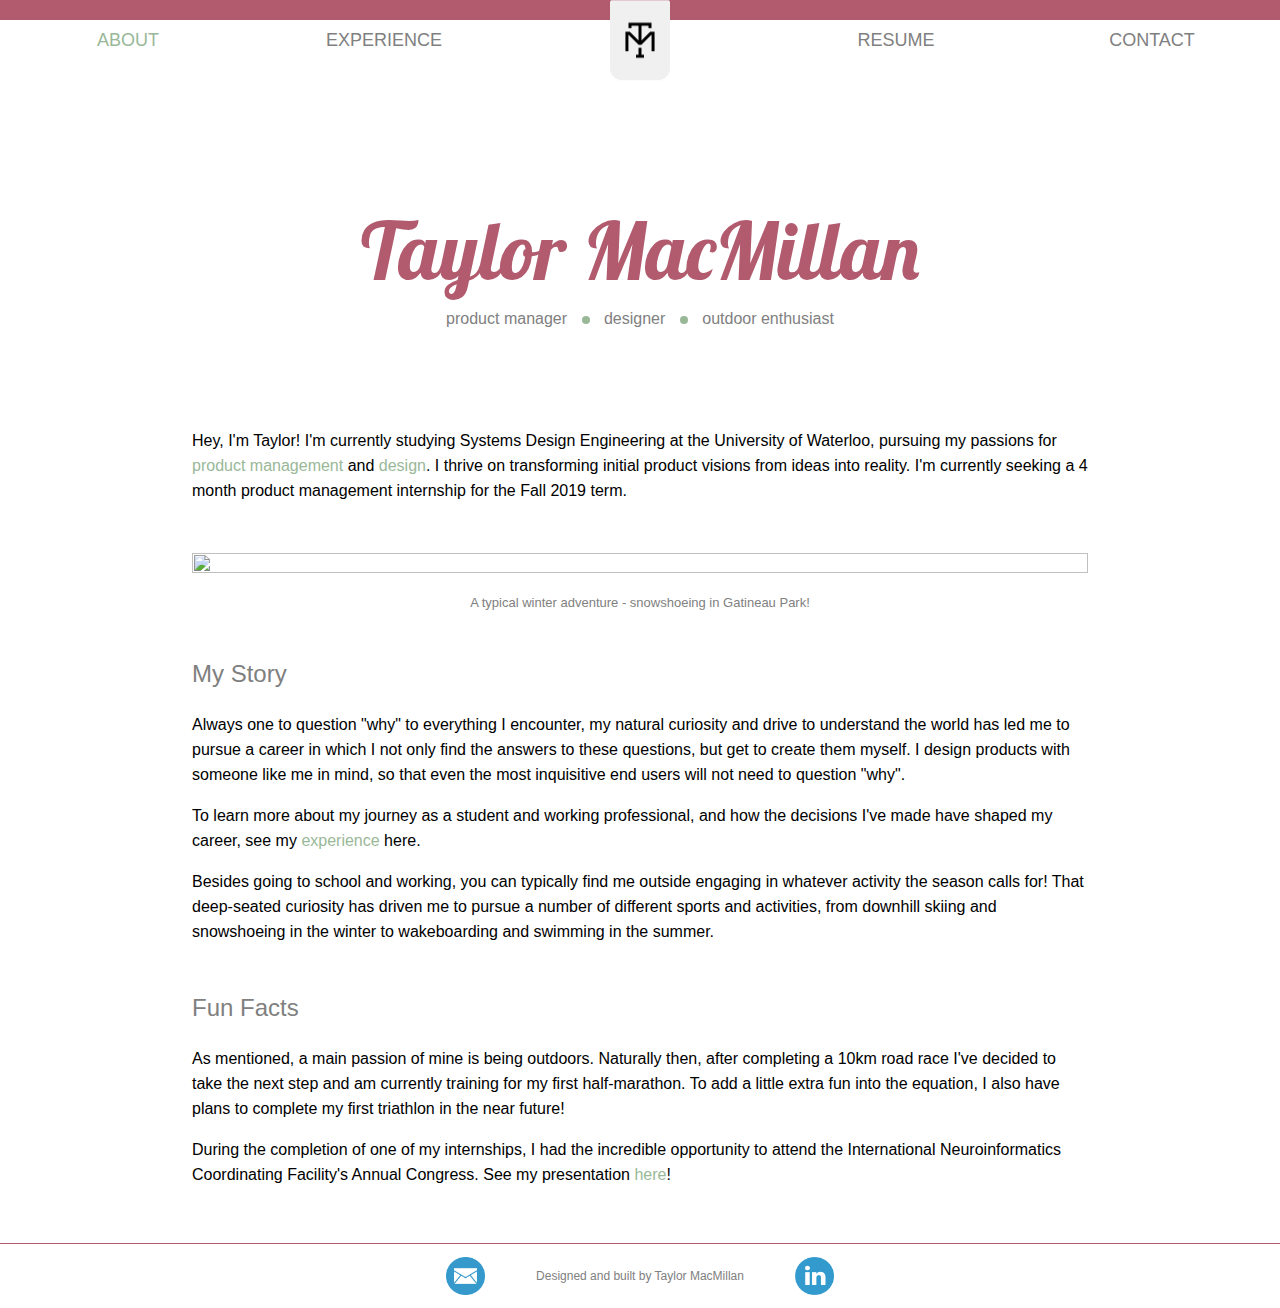
==== index.html @ a68f335d "Initial Website Commit" ====
<!DOCTYPE HTML>
<html>
	<head>
		<!-- Global site tag (gtag.js) - Google Analytics -->
		<script async src="https://www.googletagmanager.com/gtag/js?id=UA-136582576-1"></script>
		<script>
			window.dataLayer = window.dataLayer || [];
			function gtag(){dataLayer.push(arguments);}
			gtag('js', new Date());

			gtag('config', 'UA-136582576-1');
		</script>

		<meta charset="UTF-8">
		<title>Taylor MacMillan</title>
		<link href="css/main.css" rel="stylesheet">
		<link rel="shortcut icon" type="image/x-icon" href='favicon.ico'/>
		<link href='http://fonts.googleapis.com/css?family=Lobster' rel='stylesheet' type='text/css'>

	</head>

	<nav>
		<div id="top-rect"></div>
		<ul class="nav-bar">
			<li><a href="index.html" class="selected">ABOUT</a></li>
			<li><a href="experience.html">EXPERIENCE</a></li>
			<li id="logo"><a href="index.html" id="initials"><img src="img/initials_icon.png"></a></li>
			<li><a href="Resume.pdf" target="blank">RESUME</a></li>
			<li><a href="contact.html">CONTACT</a></li>
		</ul>
	</nav>

	<body>
		<div>
			<h1>Taylor MacMillan</h1>
			<div class="qualities">
				<div class="qitem">product manager</div>
				<div class="dot"></div>
				<div class="qitem">designer</div>
				<div class="dot"></div>
				<div class="qitem">outdoor enthusiast</div>
			</div>
		</div>

		<div class="main-intro">
			<p>Hey, I'm Taylor! I'm currently studying Systems Design Engineering at the University of Waterloo, pursuing my passions for <span id="design-colour">product management</span> and <span id="design-colour">design</span>. I thrive on transforming initial product visions from ideas into reality. I'm currently seeking a 4 month product management internship for the Fall 2019 term.</p>
		</div>

		<div class="img-section">
			<img src="img/snowshoe.png" class="main-img"/>
			<p>A typical winter adventure - snowshoeing in Gatineau Park!</p>
		</div>

		<div class="about-me">
			<h3>My Story</h3>
			<p>Always one to question "why" to everything I encounter, my natural curiosity and drive to understand the world has led me to pursue a career in which I not only find the answers to these questions, but get to create them myself. I design products with someone like me in mind, so that even the most inquisitive end users will not need to question "why".</p>
			<p>To learn more about my journey as a student and working professional, and how the decisions I've made have shaped my career, see my <a href="experience.html"><span id="design-colour">experience</span></a> here.</p>
			<p>Besides going to school and working, you can typically find me outside engaging in whatever activity the season calls for! That deep-seated curiosity has driven me to pursue a number of different sports and activities, from downhill skiing and snowshoeing in the winter to wakeboarding and swimming in the summer.</p>
		</div>

		<div class="funfacts">
			<h3>Fun Facts</h3>
			<p>As mentioned, a main passion of mine is being outdoors. Naturally then, after completing a 10km road race I've decided to take the next step and am currently training for my first half-marathon. To add a little extra fun into the equation, I also have plans to complete my first triathlon in the near future!</p>
			<p>During the completion of one of my internships, I had the incredible opportunity to attend the International Neuroinformatics Coordinating Facility's Annual Congress. See my presentation <a href="https://f1000research.com/posters/7-1288" target="blank"><span id="design-colour">here</span></a>!</p>
		</div>

		<div id="contact">
			<hr/>
			<a target="blank" href="mailto:t2macmil@edu.uwaterloo.ca"/><img class="link" src="img/email_icon.png"/></a>
			<span class="disclaimer">Designed and built by Taylor MacMillan</span>
			<a target="blank" href="https://www.linkedin.com/in/taylor-macmillan"/><img class="link" src="img/linkedin_icon.png"/></a>
		</div>
	</body>
</html>
---- css/main.css ----
body {
	margin: 0;
	padding-top: 0;
	width: 100%;
	height: 100vh;
	display: table;
	font-family: 'Futura PT', 'Helvetica Neue', sans-serif;
}

#top-rect {
    background-color: #b25b6e;
    width: 100%;
    height: 20px;
    position: fixed;
    top: 0px;
}

ul {
	list-style: none;
	padding: 0;
	margin: 0;
}

.nav-bar {
	position: fixed;
	top: 20px;
	width: 100%;
	height: 40px;
	background-color: white;
	z-index: 9999;
}

.nav-bar li {
	float: left;
	width: 20%;
}

.nav-bar a {
	display: block;
	color: grey;
	text-align: center;
	margin: 0 10%;
	padding: 10px 0;
	text-decoration: none;
	font-size: 18px;
}

.nav-bar a:hover {
	color: #99B898;
}

.nav-bar a.selected {
	color: #99B898;
}

#logo {
	transform: scale(0.5, 0.5);
	position: relative;
	top: -71px;
}

#initials {
	color: grey;
}

@media screen and (max-width: 600px)
{
	.nav-bar a {
		font-size: 14px;
	}    
}

h1 {
	margin: 200px 0 0 0;
	font-size: 80px;
	text-align: center;
	color: #b25b6e;
	font-family: 'Lobster', 'Futura PT', 'Helvetica Neue', sans-serif;
	font-weight: 400;
}

.qualities {
	text-align: center;
	margin: 10px 0;
}

.qitem {
	display: inline-block;
	margin: 0 10px;
	text-align: center;
	color: grey;
	font-size: 16px;
}

.dot {
	height: 8px;
	width: 8px;
	background-color: #99B898;
	border-radius: 50%;
	display: inline-block;
 }

.main-intro {
	width: 70%;
	margin: 100px 15% 0 15%;
}

.main-intro p {
	font-size: 16px;
	line-height: 25px;
}

.about-me {
	width: 70%;
	margin: 50px 15% 0 15%;
}

.about-me h3 {
	font-size: 24px;
	font-weight: 400;
	color: grey;
}

.about-me p {
	font-size: 16px;
	line-height: 25px;
}

.about-me a {
	text-decoration: none;
}

.img-section {
	width: 70%;
	margin: 50px 15% 0 15%;
	text-align: center;
}

.img-section p {
	width: 80%;
	margin: 2% 10% 0 10%;
	text-align: center;
	font-size: 13px;
	color: grey;
}

.main-img {
	width: 100%;
	height: 100%;
	display: inline-block;
	vertical-align: middle;
}

.funfacts {
	width: 70%;
	margin: 50px 15% 0 15%;
}

.funfacts h3 {
	font-size: 24px;
	font-weight: 400;
	color: grey;
}

.funfacts p {
	font-size: 16px;
	line-height: 25px;
}

.funfacts a {
	text-decoration: none;
}

#design-colour {
	color: #99B898;
}

#contact hr {
	width: 100%;
	height: 1px;
	background-color: #b25b6e;
	border:none;
	margin: 40px 0 0 0;
}

.experience-header {
	font-size: 40px;
	font-weight: bold;
	color: #b25b6e;
}

.experience-intro {
	width: 70%;
	margin: 150px 15% 0 15%;
}

.experience-intro a {
	text-decoration: none;
}

.experience-intro p {
	font-size: 16px;
	line-height: 25px;
}

.experience-content {
	width: 70%;
	margin: 50px 15% 0 15%;
}

.experience-content img {
	width: 100%;
	height: 100%;
	margin: 0;
	display: inline-block;
	vertical-align: middle;
}

.experience-content hr {
	width: 100%;
	height: 1px;
	background-color: #b25b6e;
	border:none;
	margin: 0 0 50px 0;
}

.experience-content .subheader {
	font-size: 24px;
	font-weight: 400;
	color: grey;
}

.experience-content p {
	font-size: 16px;
	line-height: 25px;
}

.experience-content .section-summary {
	color: #99B898;
}

#contact {
  overflow: hidden;
  text-align:center;
  margin-top: 40px;
  width: 100%;
  display: table-row;
  height: 0;
}

#contact .link {
  display: inline-block;
  text-align: center;
  vertical-align: middle;
  width: 3%;
  margin: 1% 2%;
  }

.disclaimer {
	vertical-align: middle;
	color: grey;
	font-size: 12px;
	margin: 1% 2%;
}

.contact-intro {
	width: 70%;
	margin: 150px 15% 0 15%;
}

.contact-me-invite {
	width: 70%;
	margin: 150px 15% 0 15%;
	font-size: 24px;
	line-height: 32px;
	font-weight: bold;
	color: grey;
}

.contact-me-invite p {
	margin: 0;
}

#chat-welcome {
	color: #99B898;
}

.contact-section {
	width: 70%;
	margin: 40px 15% 0 15%;
}

.conact-section p {
	font-size: 16px;
	line-height: 25px;
}

.contact-header {
	font-size: 40px;
	font-weight: bold;
	color: #b25b6e;
}

.contact-all-links {
	display: block;
	width: 70%;
	margin: 40px 15% 0 15%;
  }

.contact-all-links .contact-link {
	width: 100%;
	margin: 20px 0 0 0;
  }

.contact-all-links .icon {
	display: inline-block;
	width: 40px;
	height: 40px;
}

.contact-all-links .link-text {
	display: inline;
	margin-left: 10px;
	font-size: 16px;
	line-height: 40px;
	vertical-align: top;
	text-decoration: none;
	color: black;
}

.contact-link a:hover {
	color: #99B898;
}
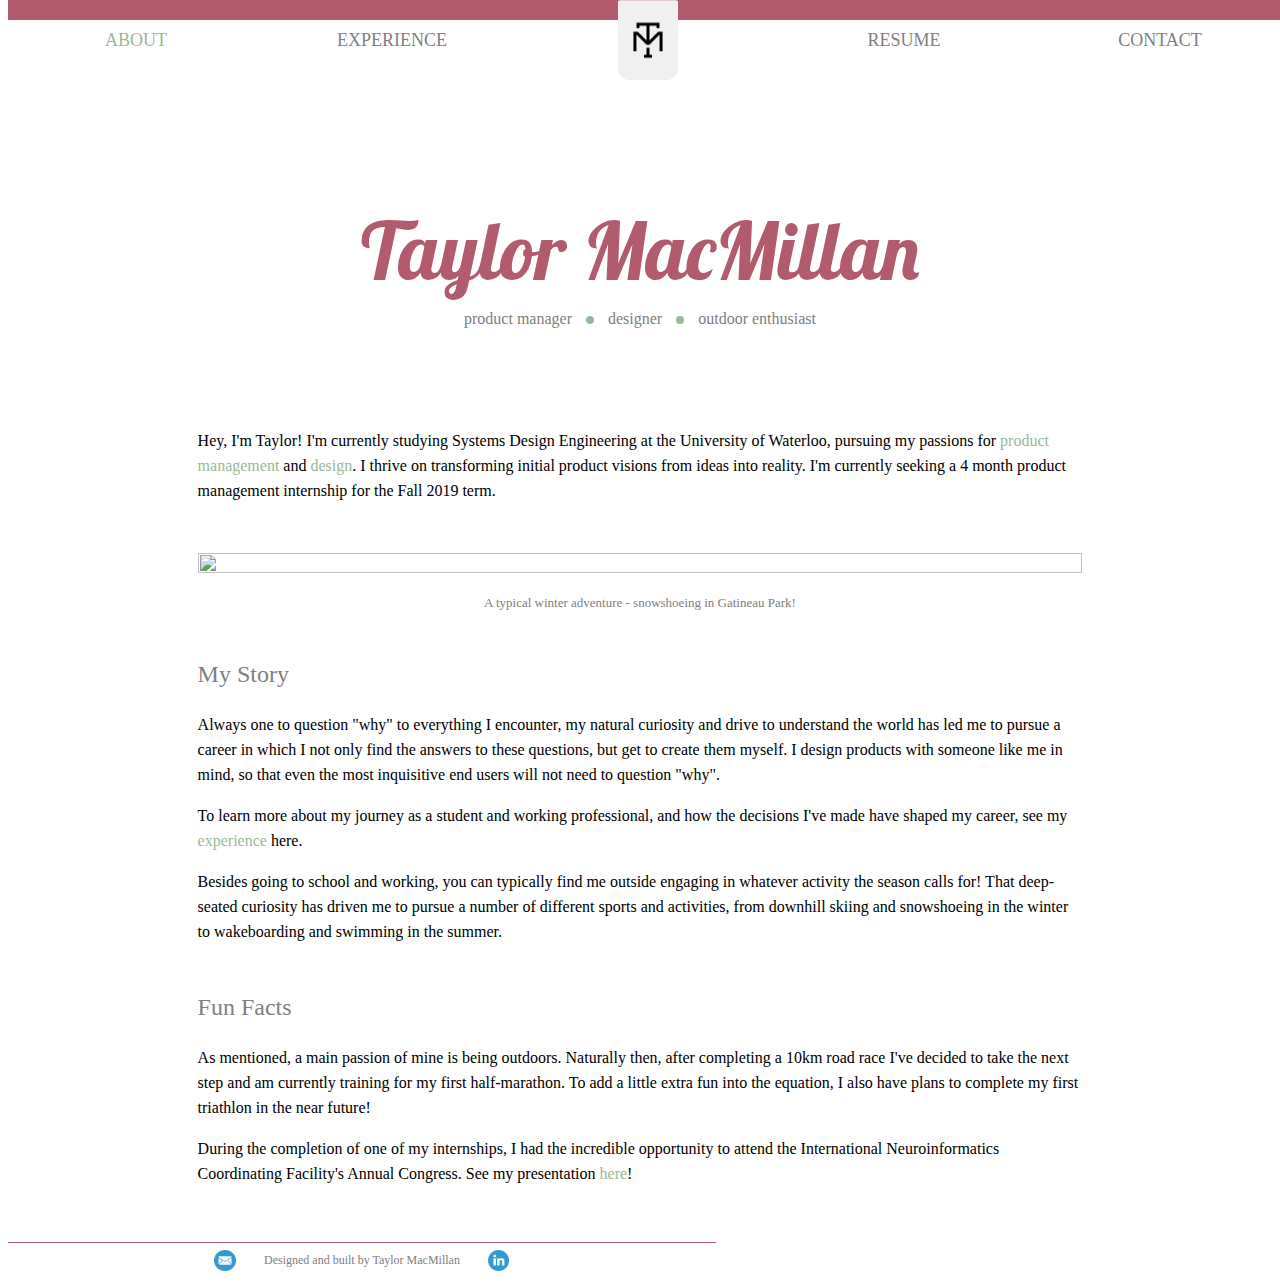
==== commit de9c29b1: "Minor style changes" ====
--- a/index.html
+++ b/index.html
@@ -14,8 +14,8 @@
 		<meta charset="UTF-8">
 		<title>Taylor MacMillan</title>
 		<link href="css/main.css" rel="stylesheet">
-		<link rel="shortcut icon" type="image/x-icon" href='favicon.ico'/>
-		<link href='http://fonts.googleapis.com/css?family=Lobster' rel='stylesheet' type='text/css'>
+		<link rel="icon" type="image/x-icon" href="favicon.ico"/>
+		<link href="http://fonts.googleapis.com/css?family=Lobster" rel="stylesheet" type="text/css">
 
 	</head>
 
--- a/css/main.css
+++ b/css/main.css
@@ -1,10 +1,12 @@
+@import url('https://fonts.googleapis.com/css?family=Lobster')
+
 body {
 	margin: 0;
 	padding-top: 0;
 	width: 100%;
 	height: 100vh;
 	display: table;
-	font-family: 'Futura PT', 'Helvetica Neue', sans-serif;
+	font-family: 'Open Sans', sans-serif;
 }
 
 #top-rect {
@@ -75,7 +77,7 @@
 	font-size: 80px;
 	text-align: center;
 	color: #b25b6e;
-	font-family: 'Lobster', 'Futura PT', 'Helvetica Neue', sans-serif;
+	font-family: 'Lobster', 'Open Sans', sans-serif;
 	font-weight: 400;
 }
 
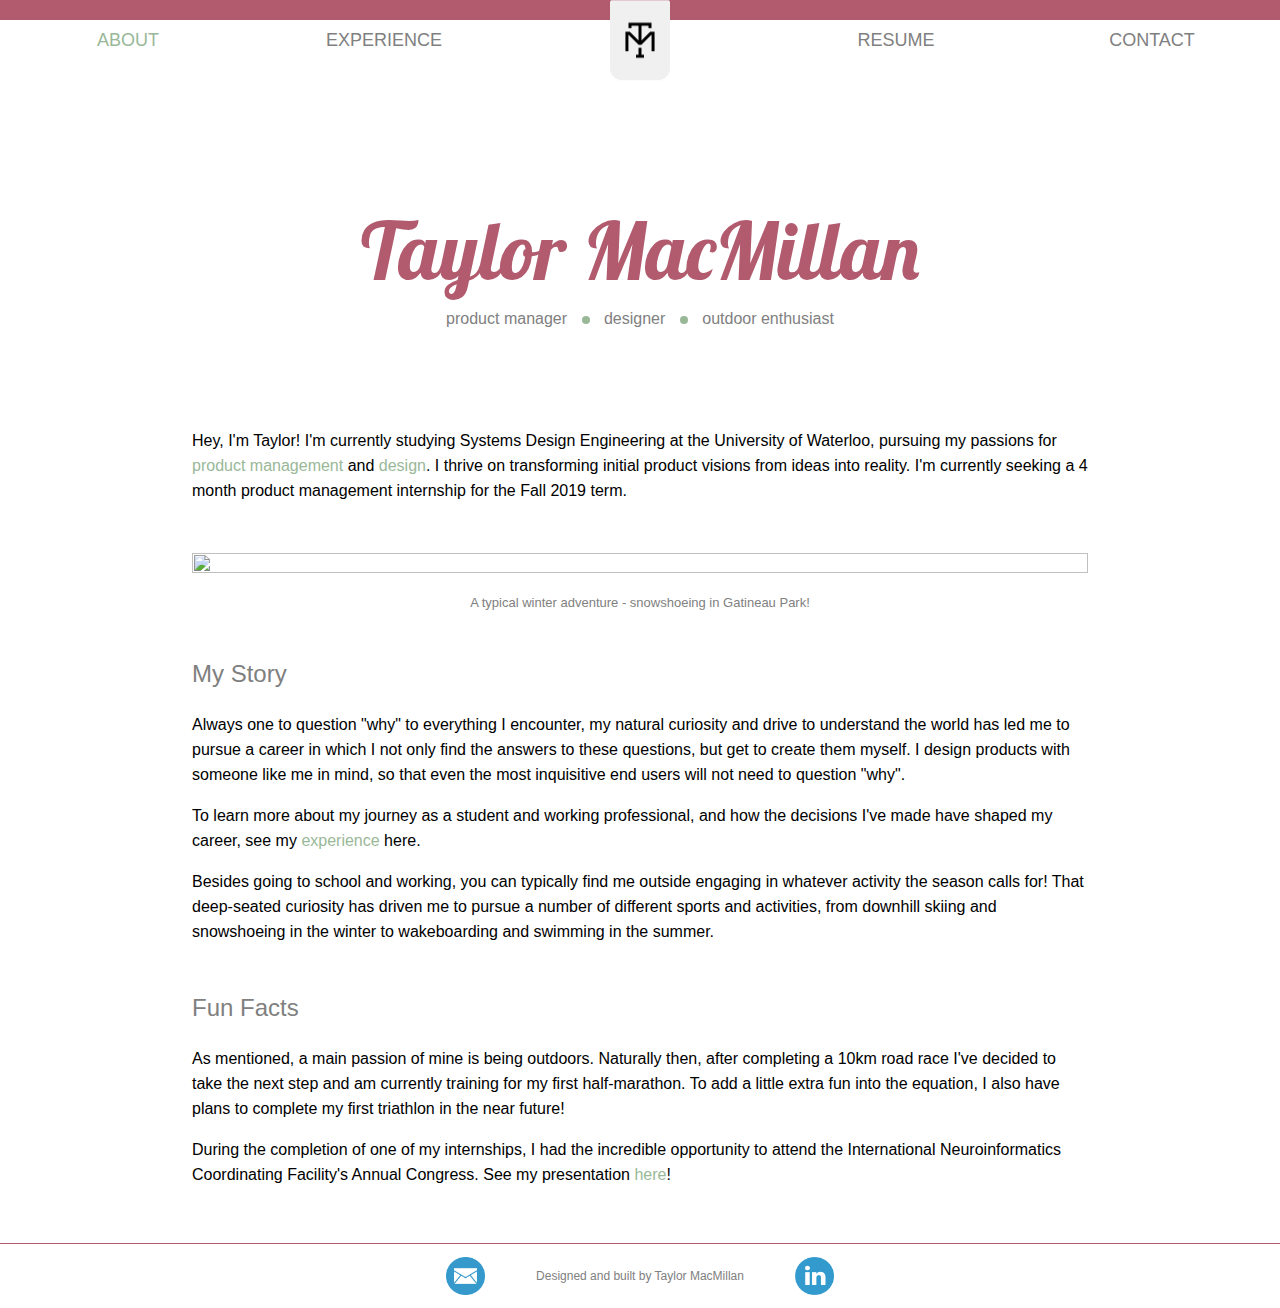
==== commit 09df1c59: "Revert "Minor style changes"" ====
--- a/index.html
+++ b/index.html
@@ -14,8 +14,8 @@
 		<meta charset="UTF-8">
 		<title>Taylor MacMillan</title>
 		<link href="css/main.css" rel="stylesheet">
-		<link rel="icon" type="image/x-icon" href="favicon.ico"/>
-		<link href="http://fonts.googleapis.com/css?family=Lobster" rel="stylesheet" type="text/css">
+		<link rel="shortcut icon" type="image/x-icon" href='favicon.ico'/>
+		<link href='http://fonts.googleapis.com/css?family=Lobster' rel='stylesheet' type='text/css'>
 
 	</head>
 
--- a/css/main.css
+++ b/css/main.css
@@ -1,12 +1,10 @@
-@import url('https://fonts.googleapis.com/css?family=Lobster')
-
 body {
 	margin: 0;
 	padding-top: 0;
 	width: 100%;
 	height: 100vh;
 	display: table;
-	font-family: 'Open Sans', sans-serif;
+	font-family: 'Futura PT', 'Helvetica Neue', sans-serif;
 }
 
 #top-rect {
@@ -77,7 +75,7 @@
 	font-size: 80px;
 	text-align: center;
 	color: #b25b6e;
-	font-family: 'Lobster', 'Open Sans', sans-serif;
+	font-family: 'Lobster', 'Futura PT', 'Helvetica Neue', sans-serif;
 	font-weight: 400;
 }
 
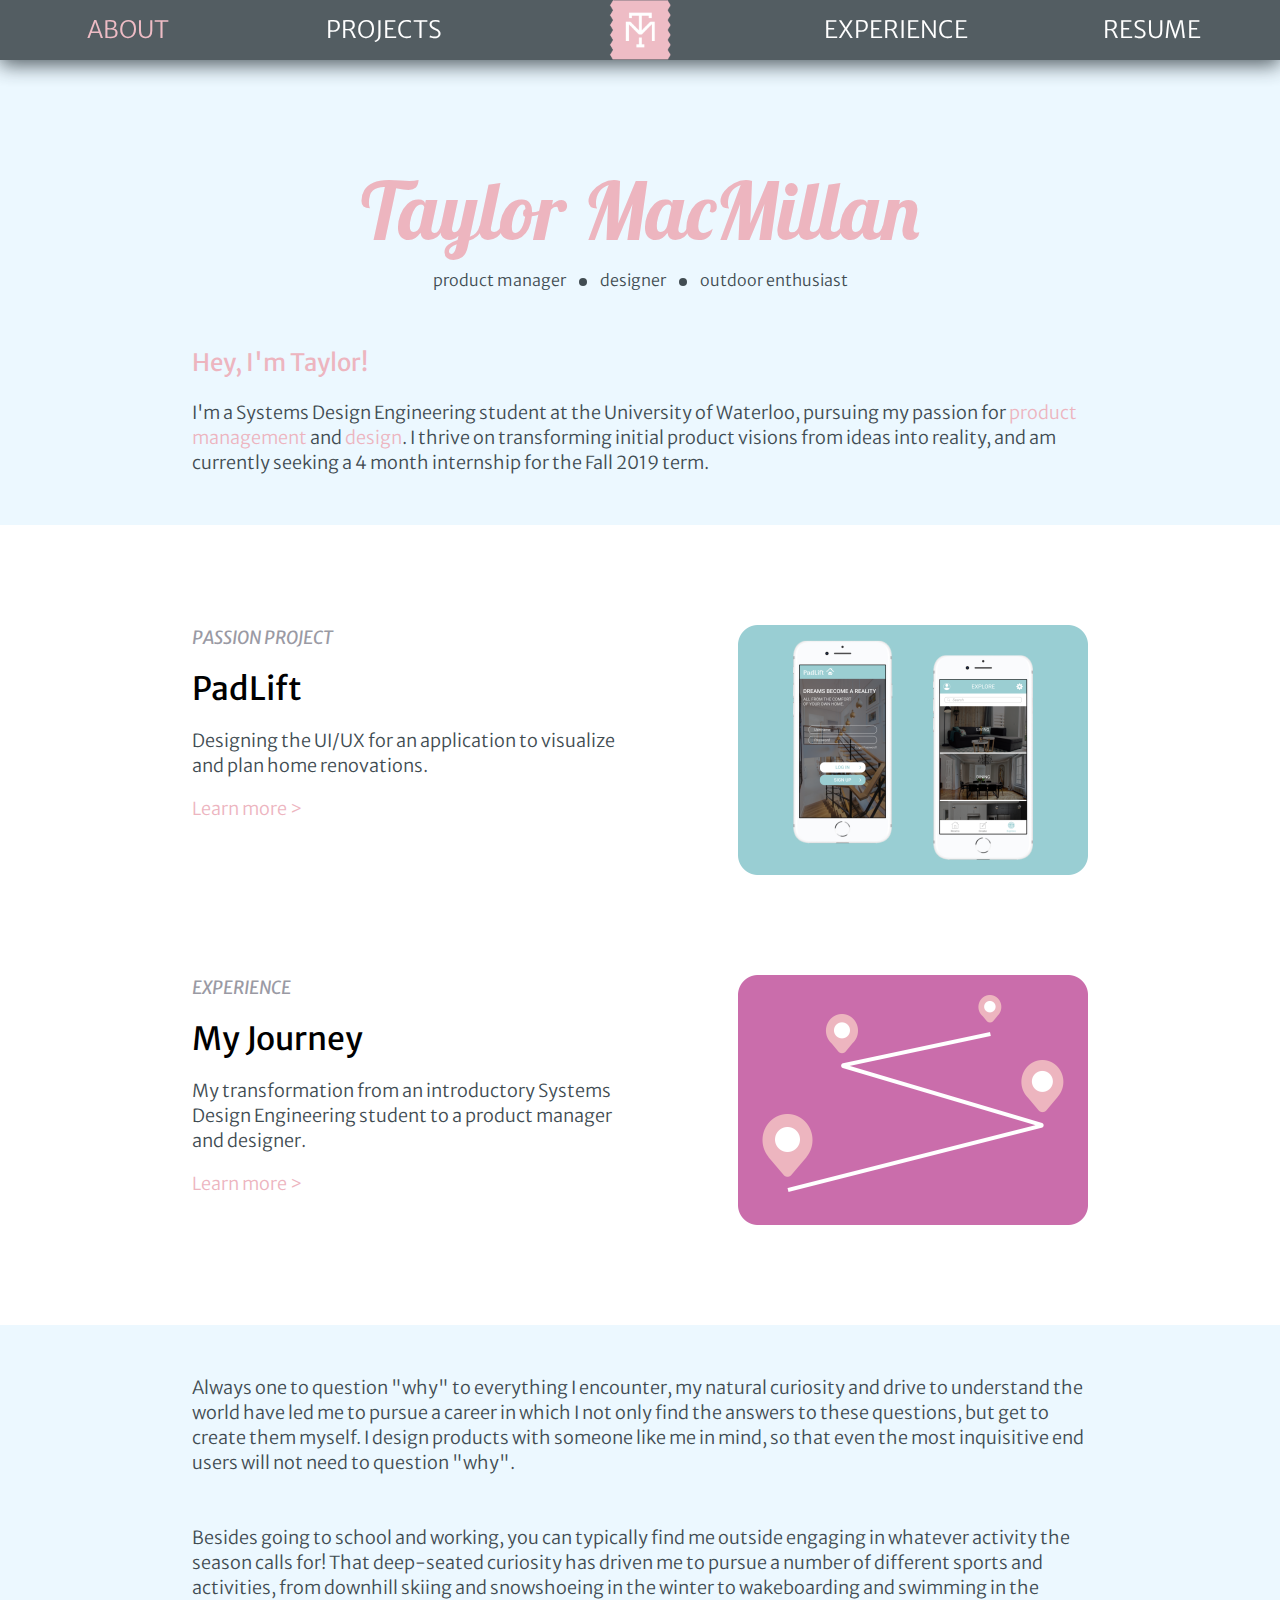
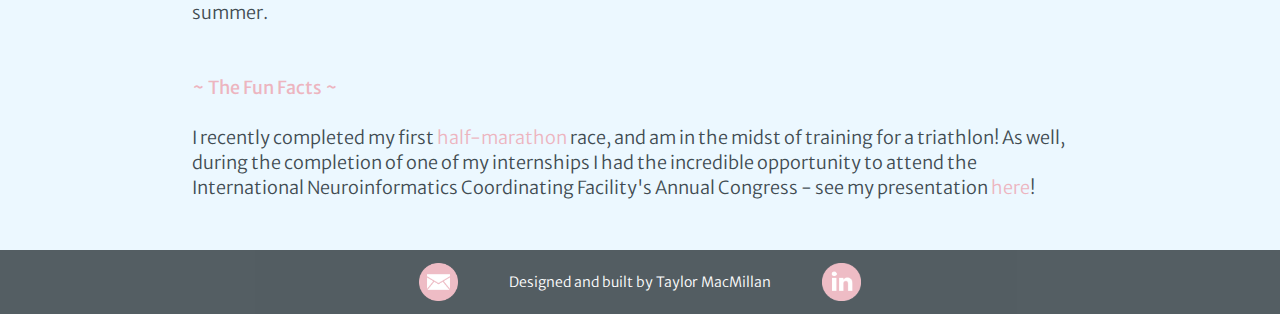
==== commit 4b83548c: "Content and style updates" ====
--- a/index.html
+++ b/index.html
@@ -15,23 +15,23 @@
 		<title>Taylor MacMillan</title>
 		<link href="css/main.css" rel="stylesheet">
 		<link rel="shortcut icon" type="image/x-icon" href='favicon.ico'/>
-		<link href='http://fonts.googleapis.com/css?family=Lobster' rel='stylesheet' type='text/css'>
+		<link href="//fonts.googleapis.com/css?family=Lobster" rel="stylesheet" type="text/css">
+		<link href="//fonts.googleapis.com/css?family=Merriweather+Sans" rel="stylesheet">
 
 	</head>
 
 	<nav>
-		<div id="top-rect"></div>
 		<ul class="nav-bar">
 			<li><a href="index.html" class="selected">ABOUT</a></li>
+			<li><a href="portfolio.html">PROJECTS</a></li>
+			<li id="logo"><a href="index.html" id="initials"><img src="img/initials_icon.png"></a></li>
 			<li><a href="experience.html">EXPERIENCE</a></li>
-			<li id="logo"><a href="index.html" id="initials"><img src="img/initials_icon.png"></a></li>
 			<li><a href="Resume.pdf" target="blank">RESUME</a></li>
-			<li><a href="contact.html">CONTACT</a></li>
 		</ul>
 	</nav>
 
 	<body>
-		<div>
+		<div class="main-intro">
 			<h1>Taylor MacMillan</h1>
 			<div class="qualities">
 				<div class="qitem">product manager</div>
@@ -40,35 +40,47 @@
 				<div class="dot"></div>
 				<div class="qitem">outdoor enthusiast</div>
 			</div>
+			<h3>Hey, I'm Taylor!</h3>
+			<p>I'm a Systems Design Engineering student at the University of Waterloo, pursuing my passion for <span id="design-colour">product management</span> and <span id="design-colour">design</span>. I thrive on transforming initial product visions from ideas into reality, and am currently seeking a 4 month internship for the Fall 2019 term.</p>
 		</div>
 
-		<div class="main-intro">
-			<p>Hey, I'm Taylor! I'm currently studying Systems Design Engineering at the University of Waterloo, pursuing my passions for <span id="design-colour">product management</span> and <span id="design-colour">design</span>. I thrive on transforming initial product visions from ideas into reality. I'm currently seeking a 4 month product management internship for the Fall 2019 term.</p>
+		<div class="section">
+			<div class="text">
+				<h3>PASSION PROJECT</h3>
+				<h2>PadLift</h2>
+				<p>Designing the UI/UX for an application to visualize and plan home renovations.</p>
+				<a href="portfolio.html">Learn more ></a>
+			</div>
+
+			<div class="img">
+				<img src="img/projects_background.png">
+			</div>
 		</div>
 
-		<div class="img-section">
-			<img src="img/snowshoe.png" class="main-img"/>
-			<p>A typical winter adventure - snowshoeing in Gatineau Park!</p>
+		<div class="section">
+			<div class="text">
+				<h3>EXPERIENCE</h3>
+				<h2>My Journey</h2>
+				<p>My transformation from an introductory Systems Design Engineering student to a product manager and designer.</p>
+				<a href="experience.html">Learn more ></a>
+			</div>
+
+			<div class="img">
+				<img src="img/experience_background.png">
+			</div>
 		</div>
 
 		<div class="about-me">
-			<h3>My Story</h3>
-			<p>Always one to question "why" to everything I encounter, my natural curiosity and drive to understand the world has led me to pursue a career in which I not only find the answers to these questions, but get to create them myself. I design products with someone like me in mind, so that even the most inquisitive end users will not need to question "why".</p>
-			<p>To learn more about my journey as a student and working professional, and how the decisions I've made have shaped my career, see my <a href="experience.html"><span id="design-colour">experience</span></a> here.</p>
+			<p id="first">Always one to question "why" to everything I encounter, my natural curiosity and drive to understand the world have led me to pursue a career in which I not only find the answers to these questions, but get to create them myself. I design products with someone like me in mind, so that even the most inquisitive end users will not need to question "why".</p>
 			<p>Besides going to school and working, you can typically find me outside engaging in whatever activity the season calls for! That deep-seated curiosity has driven me to pursue a number of different sports and activities, from downhill skiing and snowshoeing in the winter to wakeboarding and swimming in the summer.</p>
-		</div>
-
-		<div class="funfacts">
-			<h3>Fun Facts</h3>
-			<p>As mentioned, a main passion of mine is being outdoors. Naturally then, after completing a 10km road race I've decided to take the next step and am currently training for my first half-marathon. To add a little extra fun into the equation, I also have plans to complete my first triathlon in the near future!</p>
-			<p>During the completion of one of my internships, I had the incredible opportunity to attend the International Neuroinformatics Coordinating Facility's Annual Congress. See my presentation <a href="https://f1000research.com/posters/7-1288" target="blank"><span id="design-colour">here</span></a>!</p>
+			<h3>~ The Fun Facts ~</h3>
+			<p style="margin-top: 0">I recently completed my first <span id="design-colour">half-marathon</span> race, and am in the midst of training for a triathlon! As well, during the completion of one of my internships I had the incredible opportunity to attend the International Neuroinformatics Coordinating Facility's Annual Congress - see my presentation <a href="https://f1000research.com/posters/7-1288" target="blank"><span id="design-colour">here</span></a>!</p>
 		</div>
 
 		<div id="contact">
-			<hr/>
 			<a target="blank" href="mailto:t2macmil@edu.uwaterloo.ca"/><img class="link" src="img/email_icon.png"/></a>
 			<span class="disclaimer">Designed and built by Taylor MacMillan</span>
 			<a target="blank" href="https://www.linkedin.com/in/taylor-macmillan"/><img class="link" src="img/linkedin_icon.png"/></a>
 		</div>
 	</body>
-</html>+</html>
--- a/css/main.css
+++ b/css/main.css
@@ -4,18 +4,13 @@
 	width: 100%;
 	height: 100vh;
 	display: table;
-	font-family: 'Futura PT', 'Helvetica Neue', sans-serif;
-}
-
-#top-rect {
-    background-color: #b25b6e;
-    width: 100%;
-    height: 20px;
-    position: fixed;
-    top: 0px;
-}
-
-ul {
+	font-family: 'Merriweather Sans', sans-serif;
+	font-weight: lighter;
+	color: #414C52;
+	text-size-adjust: none;
+}
+
+nav ul {
 	list-style: none;
 	padding: 0;
 	margin: 0;
@@ -23,11 +18,12 @@
 
 .nav-bar {
 	position: fixed;
-	top: 20px;
-	width: 100%;
-	height: 40px;
-	background-color: white;
+	width: 100%;
+	height: 60px;
+	background-color: #414C52;
+	box-shadow: 0px 5px 20px 0px #414C52;
 	z-index: 9999;
+	opacity: 0.9;
 }
 
 .nav-bar li {
@@ -37,48 +33,33 @@
 
 .nav-bar a {
 	display: block;
-	color: grey;
-	text-align: center;
+	color: white;
+	text-align: center;
+	line-height: 30px;
 	margin: 0 10%;
-	padding: 10px 0;
+	padding: 15px 0;
 	text-decoration: none;
-	font-size: 18px;
+	font-size: 24px;
 }
 
 .nav-bar a:hover {
-	color: #99B898;
+	color: #EDB5BF;
 }
 
 .nav-bar a.selected {
-	color: #99B898;
+	color: #EDB5BF;
 }
 
 #logo {
-	transform: scale(0.5, 0.5);
+	transform: scale(0.33, 0.33);
 	position: relative;
-	top: -71px;
+	top: -79px;
 }
 
 #initials {
 	color: grey;
 }
 
-@media screen and (max-width: 600px)
-{
-	.nav-bar a {
-		font-size: 14px;
-	}    
-}
-
-h1 {
-	margin: 200px 0 0 0;
-	font-size: 80px;
-	text-align: center;
-	color: #b25b6e;
-	font-family: 'Lobster', 'Futura PT', 'Helvetica Neue', sans-serif;
-	font-weight: 400;
-}
-
 .qualities {
 	text-align: center;
 	margin: 10px 0;
@@ -88,41 +69,135 @@
 	display: inline-block;
 	margin: 0 10px;
 	text-align: center;
-	color: grey;
+	color: #414C52;
 	font-size: 16px;
 }
 
 .dot {
 	height: 8px;
 	width: 8px;
-	background-color: #99B898;
+	background-color: #414C52;
 	border-radius: 50%;
 	display: inline-block;
  }
 
 .main-intro {
+	width: 100%;
+	margin: 60px 0 0 0;
+	background-color: #ECF8FF;
+}
+
+.main-intro h1 {
+	margin: 0;
+	padding-top: 100px;
+	font-size: 80px;
+	text-align: center;
+	color: #EDB5BF;
+	font-family: 'Lobster', 'Futura PT', 'Helvetica Neue', sans-serif;
+	font-weight: 400;
+}
+
+.main-intro h3{
+	width: 70%;
+	margin: 0 15%;
+	padding-top: 50px;
+	font-size: 24px;
+	line-height: 25px;
+	color: #EDB5BF;
+	font-weight: 400;
+}
+
+.main-intro p {
+	width: 70%;
+	margin: 25px 15% 0px 15%;
+	padding-bottom: 50px;
+	font-size: 18px;
+	line-height: 25px;
+}
+
+.section {
 	width: 70%;
 	margin: 100px 15% 0 15%;
-}
-
-.main-intro p {
-	font-size: 16px;
-	line-height: 25px;
+	display: block;
+	overflow: hidden
+}
+
+.text {
+	display: inline-block;
+	float: left;
+	width: 48%;
+}
+
+.text h3 {
+	font-size: 18px;
+	line-height: 25px;
+	color: #9A9AA4;
+	font-weight: 400;
+	margin-top: 0;
+	font-style: italic;
+}
+
+.text h2 {
+	font-size: 32px;
+	line-height: 25px;
+	color: black;
+	font-weight: 400;
+}
+
+.text p {
+	font-size: 18px;
+	line-height: 25px;
+	/*color: black;*/
+}
+
+.text a {
+	text-decoration: none;
+	font-size: 18px;
+	line-height: 25px;
+	color: #EDB5BF;
+}
+
+.img {
+	display: inline-block;
+	float: right;
+	width: 48%;
+}
+
+.img img {
+	width: 100%;
+	max-width: 350px;
+	float: right;
 }
 
 .about-me {
+	width: 100%;
+	margin: 100px 0 0 0;
+	padding: 50px 0;
+	background-color: #ECF8FF;
+	/*color: black;*/
+	display: block;
+}
+
+.about-me h3 {
+	font-size: 18px;
+	line-height: 25px;
+	width: 70%;
+	margin: 50px 15% 25px 15%;
+	font-weight: 400;
+	color: #EDB5BF;
+}
+
+#first {
+	width: 70%;
+	margin: 0 15% 0 15%;
+	font-size: 18px;
+	line-height: 25px;
+}
+
+.about-me p {
 	width: 70%;
 	margin: 50px 15% 0 15%;
-}
-
-.about-me h3 {
-	font-size: 24px;
-	font-weight: 400;
-	color: grey;
-}
-
-.about-me p {
-	font-size: 16px;
+	font-size: 18px;
 	line-height: 25px;
 }
 
@@ -172,43 +247,117 @@
 }
 
 #design-colour {
-	color: #99B898;
-}
-
-#contact hr {
-	width: 100%;
-	height: 1px;
-	background-color: #b25b6e;
-	border:none;
-	margin: 40px 0 0 0;
+	color: #EDB5BF;
+}
+
+#experience-colour {
+	color: #CA6DAB;
+}
+
+#portfolio-colour {
+	color: #99CED3;
+}
+
+.experience-intro {
+	width: 100%;
+	margin: 60px 0 0 0;
+	padding: 50px 0;
+	background-color: #FFF7FC;
+}
+
+.experience-intro h3 {
+	width: 70%;
+	margin: 20px 15% 0 15%;
+	font-size: 18px;
+	color: #414C52;
+	font-weight: 400;
 }
 
 .experience-header {
+	width: 70%;
+	margin: 0px 15%;
 	font-size: 40px;
-	font-weight: bold;
-	color: #b25b6e;
-}
-
-.experience-intro {
-	width: 70%;
-	margin: 150px 15% 0 15%;
-}
-
-.experience-intro a {
+	color: #CA6DAB;
+}
+
+.experience-intro p {
+	font-size: 18px;
+	line-height: 25px;
+}
+
+#pre-image {
+	font-size: 18px;
+	line-height: 25px;
+	margin-bottom: 50px;
+}
+
+.experience-image {
+	width: 100%;
+	background-color: #FFF7FC;
+}
+
+.experience-image img {
+	width: 60%;
+	height: 60%;
+	margin: 0 20% 0 20%;
+	padding: 50px 0 50px 0;
+	display: inline-block;
+	vertical-align: middle;
+}
+
+.experience-content {
+	width: 70%;
+	margin: 50px 15% 0 15%;
+}
+
+.experience-content a {
 	text-decoration: none;
 }
 
-.experience-intro p {
-	font-size: 16px;
-	line-height: 25px;
-}
-
-.experience-content {
+.experience-content .subheader {
+	font-size: 24px;
+	font-weight: 500;
+	color: black;
+}
+
+.experience-content p {
+	font-size: 18px;
+	line-height: 25px;
+}
+
+.experience-content .section-summary {
+	color: #CA6DAB;
+	margin-bottom: 50px;
+}
+
+.portfolio-intro {
+	width: 100%;
+	margin: 60px 0 0 0;
+	padding: 50px 0;
+	background-color: #EBFAFC;
+}
+
+.portfolio-intro h3 {
+	width: 70%;
+	margin: 20px 15% 0 15%;
+	font-size: 18px;
+	color: #414C52;
+	font-weight: 400;
+}
+
+.portfolio-header {
+	width: 70%;
+	margin: 0px 15%;
+	font-size: 40px;
+	color: #99CED3;
+}
+
+.portfolio-content {
 	width: 70%;
 	margin: 50px 15% 0 15%;
 }
 
-.experience-content img {
+.portfolio-content img {
 	width: 100%;
 	height: 100%;
 	margin: 0;
@@ -216,27 +365,55 @@
 	vertical-align: middle;
 }
 
-.experience-content hr {
-	width: 100%;
-	height: 1px;
-	background-color: #b25b6e;
-	border:none;
-	margin: 0 0 50px 0;
-}
-
-.experience-content .subheader {
+.portfolio-content .subheader {
 	font-size: 24px;
 	font-weight: 400;
-	color: grey;
-}
-
-.experience-content p {
-	font-size: 16px;
-	line-height: 25px;
-}
-
-.experience-content .section-summary {
-	color: #99B898;
+	color: black;
+}
+
+.portfolio-content p {
+	font-size: 18px;
+	line-height: 25px;
+}
+
+.portfolio-content ul {
+	font-size: 18px;
+	line-height: 25px;
+}
+
+.portfolio-content .section-summary {
+	color: #99CED3;
+}
+
+.portfolio-image {
+	width: 100%;
+	background-color: #EBFAFC;
+	margin-top: 50px;
+}
+
+.portfolio-image img {
+	width: 70%;
+	height: 70%;
+	margin: 0 15% 0 15%;
+	padding: 50px 0 0 0;
+	display: inline-block;
+	vertical-align: middle;
+}
+
+.portfolio-image p {
+	width: 70%;
+	text-align: center;
+	color: #414C52;
+	font-size: 18px;
+	line-height: 25px;
+	padding: 50px 0 50px 0;
+	margin: 0 15% 0 15%;
+}
+
+#final_para {
+	font-size: 18px;
+	line-height: 25px;
+	margin-bottom: 50px;
 }
 
 #contact {
@@ -246,6 +423,8 @@
   width: 100%;
   display: table-row;
   height: 0;
+  background-color: #414C52;
+  opacity: 0.9;
 }
 
 #contact .link {
@@ -258,8 +437,8 @@
 
 .disclaimer {
 	vertical-align: middle;
-	color: grey;
-	font-size: 12px;
+	color: white;
+	font-size: 14px;
 	margin: 1% 2%;
 }
 
@@ -290,7 +469,7 @@
 	margin: 40px 15% 0 15%;
 }
 
-.conact-section p {
+.contact-section p {
 	font-size: 16px;
 	line-height: 25px;
 }
@@ -332,3 +511,44 @@
 	color: #99B898;
 }
 
+@media screen and (max-width: 750px)
+{
+	.nav-bar a {
+		display: block;
+		color: white;
+		text-align: center;
+		line-height: 30px;
+		margin: 0 10%;
+		padding: 15px 0;
+		text-decoration: none;
+		font-size: 18px;
+	}
+
+	.text {
+	display: block;
+	width: 100%;
+	}
+
+	.img {
+	display: block;
+	width: 100%;
+	margin-top: 20px;
+	}
+
+	.img img {
+	float: none;
+	}
+}
+
+@media screen and (max-width: 550px)
+{
+	.nav-bar a {
+		display: block;
+		color: white;
+		text-align: center;
+		line-height: 30px;
+		margin: 0 10%;
+		padding: 15px 0;
+		text-decoration: none;
+		font-size: 14px;
+	}
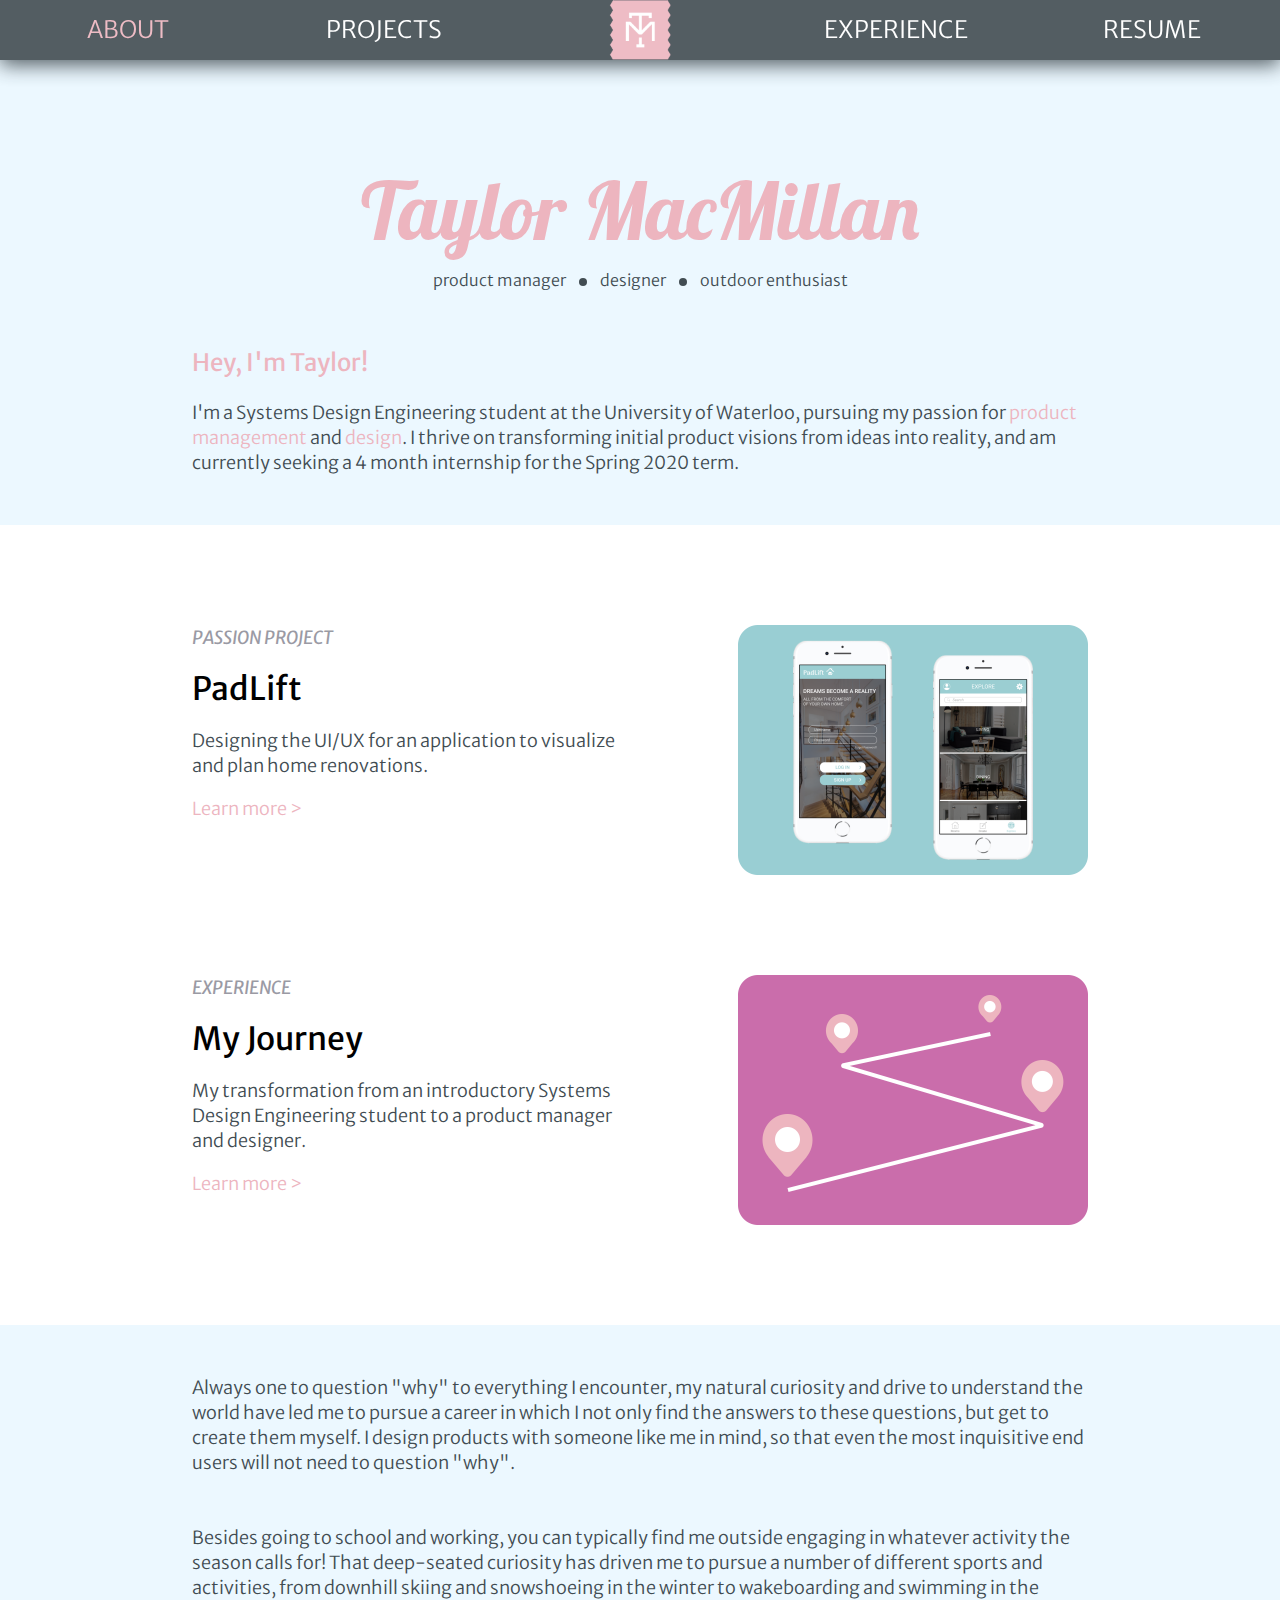
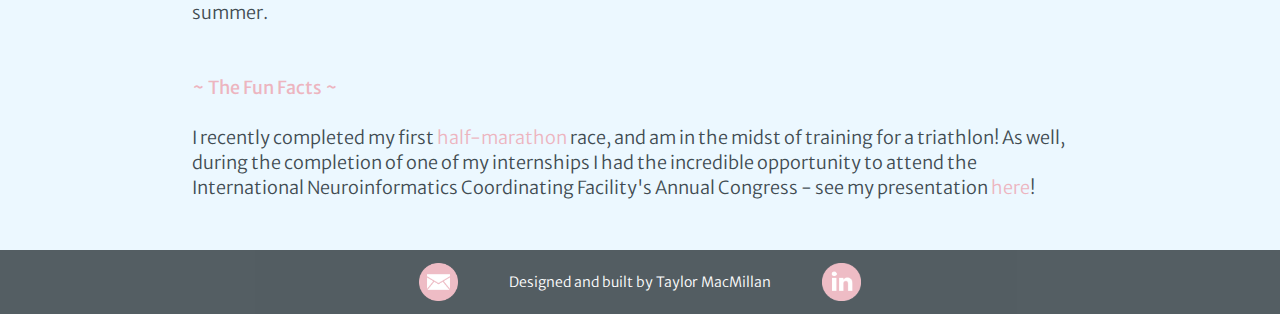
==== commit 883b1615: "3B Updates" ====
--- a/index.html
+++ b/index.html
@@ -41,7 +41,7 @@
 				<div class="qitem">outdoor enthusiast</div>
 			</div>
 			<h3>Hey, I'm Taylor!</h3>
-			<p>I'm a Systems Design Engineering student at the University of Waterloo, pursuing my passion for <span id="design-colour">product management</span> and <span id="design-colour">design</span>. I thrive on transforming initial product visions from ideas into reality, and am currently seeking a 4 month internship for the Fall 2019 term.</p>
+			<p>I'm a Systems Design Engineering student at the University of Waterloo, pursuing my passion for <span id="design-colour">product management</span> and <span id="design-colour">design</span>. I thrive on transforming initial product visions from ideas into reality, and am currently seeking a 4 month internship for the Spring 2020 term.</p>
 		</div>
 
 		<div class="section">
